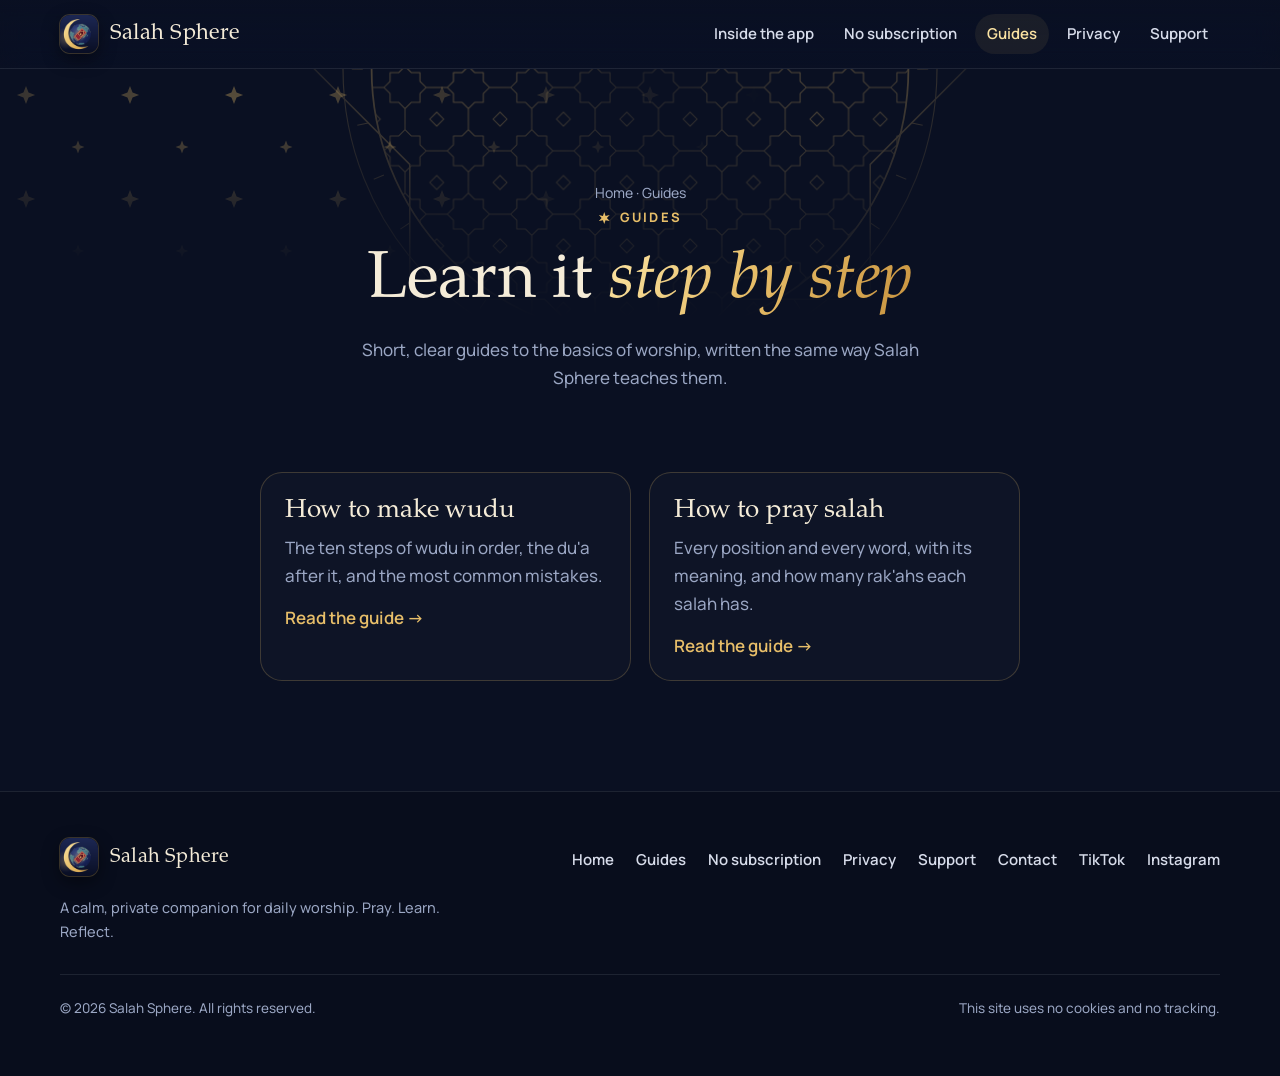
==== guides.html @ abbbdf7b "Draft: wudu and salah guide pages, Guides hub, Guides links in header and footer, links from the hom" ====
<!doctype html>
<html lang="en-GB" class="no-js">
<head>
  <meta charset="utf-8">
  <meta name="viewport" content="width=device-width, initial-scale=1">
  <title>Salah and Wudu Guides, Step by Step · Salah Sphere</title>
  <meta name="description" content="Simple step-by-step guides from Salah Sphere: how to make wudu and how to pray salah, with the words to say, their meanings and their sources.">
  <link rel="canonical" href="https://salahsphere.app/guides.html">
  <meta name="theme-color" content="#0A1022">
  <link rel="icon" href="assets/img/favicon-32.png" sizes="32x32" type="image/png">
  <link rel="apple-touch-icon" href="assets/img/apple-touch-icon.png">
  <meta property="og:type" content="article">
  <meta property="og:site_name" content="Salah Sphere">
  <meta property="og:locale" content="en_GB">
  <meta property="og:title" content="Salah and Wudu Guides, Step by Step · Salah Sphere">
  <meta property="og:description" content="Simple step-by-step guides from Salah Sphere: how to make wudu and how to pray salah, with the words to say, their meanings and their sources.">
  <meta property="og:url" content="https://salahsphere.app/guides.html">
  <meta property="og:image" content="https://salahsphere.app/assets/img/og.png">
  <meta name="twitter:card" content="summary_large_image">
  <script type="application/ld+json">
  {"@context": "https://schema.org", "@graph": [{"@type": "BreadcrumbList", "itemListElement": [{"@type": "ListItem", "position": 1, "name": "Home", "item": "https://salahsphere.app/"}, {"@type": "ListItem", "position": 2, "name": "Guides", "item": "https://salahsphere.app/guides.html"}]}, {"@type": "CollectionPage", "name": "Salah Sphere guides", "url": "https://salahsphere.app/guides.html", "description": "Simple step-by-step guides from Salah Sphere: how to make wudu and how to pray salah, with the words to say, their meanings and their sources."}]}
  </script>
  <link rel="stylesheet" href="styles.css">
  <script>document.documentElement.classList.remove('no-js');</script>
</head>
<body>
<a class="skip" href="#main">Skip to content</a>
<header class="site-header">
  <div class="wrap nav">
    <a class="brand" href="./" aria-label="Salah Sphere home"><img src="assets/img/icon-96.png" alt="" width="38" height="38"><span>Salah Sphere</span></a>
    <nav class="nav-links" aria-label="Main">
      <a class="hide-sm" href="./#inside">Inside the app</a>
      <a class="hide-md" href="./#no-subscription">No subscription</a>
      <a href="guides.html" aria-current="page">Guides</a>
      <a class="hide-sm" href="privacy.html">Privacy</a>
      <a href="support.html">Support</a>
    </nav>
  </div>
</header>

<main id="main">
  <div class="page-top has-deco">
    <div class="deco d-stars" aria-hidden="true"></div>
    <div class="deco disc disc-khatam d-page-disc" aria-hidden="true"></div>
    <div class="wrap page-hero">
      <p class="crumbs"><a href="./">Home</a> · <span aria-current="page">Guides</span></p>
      <span class="eyebrow">Guides</span>
      <h1>Learn it <span class="gold-text">step by step</span></h1>
      <p>Short, clear guides to the basics of worship, written the same way Salah Sphere teaches them.</p>
    </div>
  </div>

  <article class="wrap prose">
    <div class="guide-cards">
      <a class="guide-card" href="how-to-make-wudu.html">
        <h2>How to make wudu</h2>
        <p>The ten steps of wudu in order, the du'a after it, and the most common mistakes.</p>
        <span>Read the guide →</span>
      </a>
      <a class="guide-card" href="how-to-pray-salah.html">
        <h2>How to pray salah</h2>
        <p>Every position and every word, with its meaning, and how many rak'ahs each salah has.</p>
        <span>Read the guide →</span>
      </a>
    </div>
  </article>
</main>

<footer class="site-footer">
  <div class="wrap">
    <div class="foot">
      <div>
        <a class="brand" href="./"><img src="assets/img/icon-96.png" alt="" width="38" height="38"><span>Salah Sphere</span></a>
        <p>A calm, private companion for daily worship. Pray. Learn. Reflect.</p>
      </div>
      <nav aria-label="Footer">
        <a href="./">Home</a>
        <a href="guides.html">Guides</a>
        <a href="./#no-subscription">No subscription</a>
        <a href="privacy.html">Privacy</a>
        <a href="support.html">Support</a>
        <a href="mailto:hello@salahsphere.app">Contact</a>
        <a href="https://www.tiktok.com/@salahsphereapp" rel="me noopener">TikTok</a>
        <a href="https://www.instagram.com/salahsphereapp/" rel="me noopener">Instagram</a>
      </nav>
    </div>
    <div class="legal">
      <span>© 2026 Salah Sphere. All rights reserved.</span>
      <span>This site uses no cookies and no tracking.</span>
    </div>
  </div>
</footer>
</body>
</html>
---- styles.css ----
/* Salah Sphere — salahsphere.app
   Self-hosted fonts, no trackers, no external requests. */

@font-face { font-family: "Pagella"; src: url("assets/fonts/pagella-regular.woff") format("woff"); font-weight: 400; font-style: normal; font-display: swap; }
@font-face { font-family: "Pagella"; src: url("assets/fonts/pagella-italic.woff") format("woff"); font-weight: 400; font-style: italic; font-display: swap; }
@font-face { font-family: "Pagella"; src: url("assets/fonts/pagella-bold.woff") format("woff"); font-weight: 700; font-style: normal; font-display: swap; }
@font-face { font-family: "Manrope"; src: url("assets/fonts/manrope-var.woff") format("woff"); font-weight: 200 800; font-style: normal; font-display: swap; }

:root {
  --ink: #0A1022;
  --ink-2: #0F1830;
  --ink-3: #16213F;
  --navy-glow: #22346F;
  --gold: #E7BE69;
  --gold-deep: #C8933F;
  --gold-hi: #FBE3A2;
  --cream: #F5ECD8;
  --paper: #F7F1E4;
  --paper-ink: #1B2442;
  --text: #D7DCEA;
  --muted: #9BA7C4;
  --line: rgba(231, 190, 105, 0.22);
  --line-soft: rgba(215, 220, 234, 0.10);
  --teal: #6FC2B1;
  --crimson: #8E2A3A;
  --radius: 22px;
  --max: 1160px;
  --serif: "Pagella", "Palatino Linotype", "Book Antiqua", Palatino, Georgia, serif;
  --sans: "Manrope", system-ui, -apple-system, "Segoe UI", Roboto, sans-serif;
  color-scheme: dark;
}

*, *::before, *::after { box-sizing: border-box; }
html { -webkit-text-size-adjust: 100%; scroll-behavior: smooth; }
@media (prefers-reduced-motion: reduce) { html { scroll-behavior: auto; } }

body {
  margin: 0;
  background: var(--ink);
  color: var(--text);
  font-family: var(--sans);
  font-size: 17px;
  line-height: 1.65;
  font-weight: 450;
  overflow-x: hidden;
  -webkit-font-smoothing: antialiased;
}

/* ---------- The app's patterns, scattered as panels ----------
   Every SVG in assets/patterns is drawn from the app's own geometry
   (khatam, jali, zellige, quatrefoil, ogee, stars, mashrabiya). */
.deco { position: absolute; pointer-events: none; z-index: 0; background-repeat: no-repeat; background-position: center top; background-size: contain; }
.has-deco { position: relative; overflow: clip; }
.has-deco > .wrap { position: relative; z-index: 1; }
.arch { aspect-ratio: 424 / 690; }
.disc { aspect-ratio: 1; }
.arch-khatam { background-image: url("assets/patterns/arch-khatam.svg"); }
.arch-ogee { background-image: url("assets/patterns/arch-ogee.svg"); }
.arch-jali { background-image: url("assets/patterns/arch-jali.svg"); }
.arch-quatrefoil { background-image: url("assets/patterns/arch-quatrefoil.svg"); }
.arch-mashrabiya { background-image: url("assets/patterns/arch-mashrabiya.svg"); }
.arch-zellige { background-image: url("assets/patterns/arch-zellige.svg"); }
.disc-zellige { background-image: url("assets/patterns/disc-zellige.svg"); }
.disc-khatam { background-image: url("assets/patterns/disc-khatam.svg"); }
.disc-zellige-bronze { background-image: url("assets/patterns/disc-zellige-bronze.svg"); }
.band { background-size: 100% 100%; }
.band-khatam { background-image: url("assets/patterns/band-khatam.svg"); }
.band-ogee { background-image: url("assets/patterns/band-ogee.svg"); }

main, header, footer { position: relative; z-index: 1; }
main { overflow-x: clip; }
html { overflow-x: hidden; }

a { color: var(--gold); text-decoration-thickness: 1px; text-underline-offset: 3px; }
a:hover { color: var(--gold-hi); }
:focus-visible { outline: 2px solid var(--gold-hi); outline-offset: 3px; border-radius: 6px; }

img { max-width: 100%; display: block; }

.skip {
  position: absolute; left: 16px; top: -60px;
  background: var(--gold); color: var(--ink); padding: 10px 16px; border-radius: 10px;
  font-weight: 700; text-decoration: none; z-index: 50;
}
.skip:focus { top: 12px; }

.wrap { width: min(var(--max), calc(100% - 40px)); margin: 0 auto; }

/* ---------- Header ---------- */
.site-header {
  position: sticky; top: 0; z-index: 40;
  backdrop-filter: saturate(140%) blur(14px);
  -webkit-backdrop-filter: saturate(140%) blur(14px);
  background: linear-gradient(180deg, rgba(10, 16, 34, 0.86), rgba(10, 16, 34, 0.62));
  border-bottom: 1px solid var(--line-soft);
}
.nav { display: flex; align-items: center; justify-content: space-between; height: 68px; gap: 16px; }
.brand { display: inline-flex; align-items: center; gap: 12px; text-decoration: none; color: var(--cream); }
.brand img { width: 38px; height: 38px; border-radius: 10px; box-shadow: 0 0 0 1px var(--line), 0 6px 18px rgba(0,0,0,0.45); }
.brand span { font-family: var(--serif); font-size: 22px; letter-spacing: 0.01em; }
.nav-links { display: flex; align-items: center; gap: 6px; }
.nav-links a {
  color: var(--text); text-decoration: none; font-size: 15px; font-weight: 600;
  padding: 8px 12px; border-radius: 999px;
}
.nav-links a:hover, .nav-links a[aria-current="page"] { color: var(--gold-hi); background: rgba(231, 190, 105, 0.08); }
.nav-links .pill {
  color: var(--ink); background: linear-gradient(135deg, var(--gold-hi), var(--gold) 55%, var(--gold-deep));
  box-shadow: 0 6px 20px rgba(231, 190, 105, 0.25);
}
.nav-links .pill:hover { color: var(--ink); background: linear-gradient(135deg, #fff1c9, var(--gold-hi) 55%, var(--gold)); }
.brand span { white-space: nowrap; }
@media (max-width: 1060px) { .nav-links a.hide-md { display: none; } }
@media (max-width: 640px) {
  .nav-links a.hide-sm { display: none; }
  .brand span { font-size: 20px; }
  .nav-links .pill { padding: 7px 12px; font-size: 14px; }
}
@media (max-width: 400px) {
  .nav-links .pill { display: none; }
  .soon { font-size: 14px; }
}

/* ---------- Type ---------- */
h1, h2, h3 { font-family: var(--serif); font-weight: 400; color: var(--cream); line-height: 1.12; margin: 0; letter-spacing: -0.005em; }
h1 { font-size: clamp(44px, 7.2vw, 84px); }
h2, h3, .aside { text-wrap: balance; }
h2 { font-size: clamp(34px, 4.6vw, 54px); }
h3 { font-size: 24px; }
.gold-text {
  background: linear-gradient(120deg, var(--gold-hi) 0%, var(--gold) 45%, var(--gold-deep) 100%);
  -webkit-background-clip: text; background-clip: text; color: transparent;
  font-style: italic;
}
.eyebrow {
  display: inline-flex; align-items: center; gap: 10px;
  font-size: 13px; font-weight: 750; letter-spacing: 0.16em; text-transform: uppercase;
  color: var(--gold);
}
.eyebrow::before {
  content: ""; width: 12px; height: 12px; flex: none;
  background: var(--gold);
  clip-path: polygon(50% 0, 61% 33%, 95% 25%, 72% 50%, 95% 75%, 61% 67%, 50% 100%, 39% 67%, 5% 75%, 28% 50%, 5% 25%, 39% 33%);
}
.lead { font-size: clamp(18px, 2.1vw, 21px); color: var(--text); max-width: 34em; }
.muted { color: var(--muted); }

/* ---------- Buttons & chips ---------- */
.actions { display: flex; flex-wrap: wrap; gap: 12px; margin-top: 30px; }
.btn {
  display: inline-flex; align-items: center; gap: 10px;
  padding: 14px 22px; border-radius: 999px; font-weight: 750; font-size: 16px; text-decoration: none;
  border: 1px solid transparent; transition: transform .2s ease, box-shadow .2s ease, background .2s ease;
}
.btn-gold { color: var(--ink); background: linear-gradient(135deg, var(--gold-hi), var(--gold) 55%, var(--gold-deep)); box-shadow: 0 10px 30px rgba(231, 190, 105, 0.28); }
.btn-gold:hover { color: var(--ink); transform: translateY(-1px); box-shadow: 0 14px 36px rgba(231, 190, 105, 0.36); }
.btn-ghost { color: var(--cream); border-color: var(--line); background: rgba(255,255,255,0.03); }
.btn-ghost:hover { color: var(--gold-hi); border-color: rgba(231,190,105,0.45); }

.soon {
  display: inline-flex; align-items: center; gap: 12px;
  padding: 10px 18px 10px 12px; border-radius: 999px;
  border: 1px solid var(--line); background: rgba(231, 190, 105, 0.07);
  color: var(--cream); font-weight: 650; font-size: 15px;
}
.soon .dot { width: 9px; height: 9px; border-radius: 50%; background: var(--gold); box-shadow: 0 0 0 4px rgba(231, 190, 105, 0.18); }

/* ---------- Hero ---------- */
.hero { position: relative; padding: clamp(48px, 8vw, 96px) 0 40px; overflow: hidden; }
.hero::after {
  content: ""; position: absolute; z-index: -1;
  width: 900px; height: 900px; right: -220px; top: -160px;
  background: radial-gradient(circle, rgba(52, 76, 160, 0.55) 0%, rgba(25, 37, 88, 0.35) 35%, transparent 68%);
  filter: blur(10px);
}
.hero > .wrap { position: relative; z-index: 1; }
.hero-grid { display: grid; grid-template-columns: 1.05fr 1fr; gap: 40px; align-items: center; }
.hero h1 { margin-top: 18px; font-size: clamp(42px, 5.2vw, 70px); }
.hero h1 .nw { white-space: nowrap; }
.hero .lead { margin-top: 22px; }
.hero-note { margin-top: 18px; font-size: 14px; color: var(--muted); }
.hero-note strong { font-weight: inherit; font-family: var(--serif); font-style: italic; font-size: 1.14em; color: var(--gold-hi); }

.phones { position: relative; height: 640px; }
.phones .phone { position: absolute; top: 40px; width: 270px; }
.phones .p-left { left: 50%; transform: translateX(-112%) rotate(-7deg) scale(0.88); top: 84px; z-index: 1; }
.phones .p-mid { left: 50%; transform: translateX(-50%); z-index: 3; }
.phones .p-right { left: 50%; transform: translateX(12%) rotate(7deg) scale(0.88); top: 84px; z-index: 2; }
.phones .p-left img, .phones .p-right img { filter: saturate(0.95) brightness(0.92); }
.phones .halo {
  position: absolute; left: 50%; top: 46%; width: 520px; height: 520px; transform: translate(-50%, -50%);
  background: radial-gradient(circle, rgba(231, 190, 105, 0.26), rgba(231, 190, 105, 0.05) 45%, transparent 70%);
  filter: blur(8px); z-index: 0;
}
.hero-arch { width: 700px; left: 50%; top: -60px; transform: translateX(-50%); opacity: 0.8; }
.d-stars {
  inset: 0; opacity: 0.34; background: url("assets/patterns/tile-stars-gold.svg") 0 0 / 104px 104px repeat;
  -webkit-mask-image: radial-gradient(ellipse 60% 70% at 18% 8%, #000, transparent 70%);
          mask-image: radial-gradient(ellipse 60% 70% at 18% 8%, #000, transparent 70%);
}

.phone {
  aspect-ratio: 390 / 844;
  border-radius: 46px;
  padding: 9px;
  background: linear-gradient(150deg, #39436A 0%, #141B33 38%, #0B1022 70%, #2B3354 100%);
  box-shadow:
    0 40px 90px rgba(0, 0, 0, 0.6),
    0 0 0 1px rgba(231, 190, 105, 0.35),
    inset 0 0 0 1px rgba(255, 255, 255, 0.06);
}
.phone img { width: 100%; height: 100%; object-fit: cover; object-position: top; border-radius: 38px; background: #0d1428; }

@media (max-width: 980px) {
  .hero-grid { grid-template-columns: 1fr; gap: 0; }
  .phones { height: 560px; margin-top: 0; }
  .phones .phone { width: 240px; }
  .hero-arch { width: 600px; top: 24px; }
}
@media (max-width: 520px) {
  .phones { height: 470px; }
  .phones .phone { width: 210px; }
  .phones .p-left { transform: translateX(-104%) rotate(-7deg) scale(0.84); }
  .phones .p-right { transform: translateX(4%) rotate(7deg) scale(0.84); }
  .hero-arch { width: 400px; top: 18px; }
  .phones .halo { width: 380px; height: 380px; }
}

/* ---------- A pause ---------- */
.pause { border-bottom: 1px solid var(--line-soft); }
.d-pause-disc { width: 760px; left: -330px; top: 50%; transform: translateY(-50%); opacity: 0.42; }
.d-pause-band { width: 96px; right: max(18px, calc(50% - 700px)); top: 6%; bottom: 6%; opacity: 0.5; }
.pause .section-head em { font-family: var(--serif); color: var(--cream); font-size: 1.04em; white-space: nowrap; }
.stats { display: grid; grid-template-columns: repeat(3, 1fr); gap: 18px; max-width: 1000px; margin: 0 auto; }
.stat {
  position: relative; text-align: center; padding: 34px 26px 30px;
  border: 1px solid var(--line-soft); border-radius: 26px;
  background: linear-gradient(170deg, rgba(231,190,105,0.07), rgba(10,16,34,0.6) 60%);
  backdrop-filter: blur(2px);
}
.stat b {
  display: block; font-family: var(--serif); font-weight: 400; line-height: 1; font-size: clamp(76px, 9vw, 112px);
  background: linear-gradient(170deg, var(--gold-hi), var(--gold) 50%, var(--gold-deep));
  -webkit-background-clip: text; background-clip: text; color: transparent;
}
.stat span { display: block; margin-top: 16px; color: var(--text); font-size: 16.5px; }
.stat em {
  display: block; margin-top: 16px; padding-top: 16px; border-top: 1px solid var(--line);
  font-family: var(--serif); font-size: 21px; line-height: 1.35; color: var(--cream);
}
.aside { text-align: center; font-family: var(--serif); font-size: clamp(24px, 3vw, 34px); line-height: 1.3; color: var(--cream); margin: 64px auto 0; max-width: 24em; }
@media (max-width: 880px) {
  .stats { grid-template-columns: 1fr; max-width: 460px; }
  .d-pause-disc { width: 520px; left: -300px; top: 32%; }
  .d-pause-band { display: none; }
}

/* ---------- Promise strip ---------- */
.promises { border-top: 1px solid var(--line-soft); border-bottom: 1px solid var(--line-soft); background: rgba(255, 255, 255, 0.015); }
.promises ul { list-style: none; margin: 0; padding: 22px 0; display: flex; flex-wrap: wrap; justify-content: center; gap: 12px 34px; }
.promises li { display: inline-flex; align-items: center; gap: 10px; color: var(--cream); font-weight: 650; font-size: 15.5px; }
.promises li::before {
  content: ""; width: 10px; height: 10px; background: var(--gold);
  clip-path: polygon(50% 0, 61% 33%, 95% 25%, 72% 50%, 95% 75%, 61% 67%, 50% 100%, 39% 67%, 5% 75%, 28% 50%, 5% 25%, 39% 33%);
}

/* ---------- Sections ---------- */
section { padding: clamp(70px, 10vw, 130px) 0; }
.section-head { max-width: 760px; margin: 0 auto 56px; text-align: center; }
.section-head h2 { margin-top: 14px; }
.section-head p { margin: 18px auto 0; max-width: 40em; color: var(--muted); font-size: 18px; }

.ornament { display: flex; align-items: center; justify-content: center; gap: 14px; color: var(--gold); margin: 0 auto; }
.ornament::before, .ornament::after { content: ""; height: 1px; width: min(160px, 26vw); background: linear-gradient(90deg, transparent, var(--line)); }
.ornament::after { transform: scaleX(-1); }
.ornament i {
  width: 14px; height: 14px; background: var(--gold); display: block;
  clip-path: polygon(50% 0, 61% 33%, 95% 25%, 72% 50%, 95% 75%, 61% 67%, 50% 100%, 39% 67%, 5% 75%, 28% 50%, 5% 25%, 39% 33%);
}

.feature {
  display: grid; grid-template-columns: 1fr 1fr; gap: clamp(36px, 6vw, 90px); align-items: center;
  padding: clamp(40px, 6vw, 70px) 0;
}
.feature + .feature { border-top: 1px solid var(--line-soft); }
.feature.flip .feature-media { order: 2; }
.feature-media { position: relative; display: flex; flex-direction: column; align-items: center; margin: 0; padding-top: 96px; }
.feature-media::before {
  content: ""; position: absolute; width: min(460px, 100vw); height: min(460px, 100vw); top: 52%; left: 50%; transform: translate(-50%, -50%);
  background: radial-gradient(circle, rgba(52, 76, 160, 0.5), rgba(231, 190, 105, 0.05) 45%, transparent 68%); z-index: 0;
}
.feature-media .arch { width: 460px; left: 50%; top: 0; transform: translateX(-50%); opacity: 0.72; }
.feature-media .phone { width: 290px; position: relative; z-index: 1; }
.pat-cap { position: relative; z-index: 1; margin-top: 22px; font-size: 13.5px; color: var(--muted); text-align: center; letter-spacing: 0.01em; }
.pat-cap i { font-family: var(--serif); font-size: 15.5px; color: var(--gold); }
.feature-media .phone.second { position: absolute; width: 230px; z-index: 0; transform: translate(62%, 14%) rotate(6deg); opacity: 0.9; }
.feature h3 { font-size: clamp(30px, 3.4vw, 42px); margin-top: 14px; }
.feature p { color: var(--text); margin: 18px 0 0; max-width: 33em; }
.ticks { list-style: none; padding: 0; margin: 22px 0 0; display: grid; gap: 12px; }
.ticks li { position: relative; padding-left: 30px; color: var(--text); }
.ticks li::before {
  content: ""; position: absolute; left: 2px; top: 0.55em; width: 12px; height: 12px; background: var(--gold);
  clip-path: polygon(50% 0, 61% 33%, 95% 25%, 72% 50%, 95% 75%, 61% 67%, 50% 100%, 39% 67%, 5% 75%, 28% 50%, 5% 25%, 39% 33%);
}
@media (max-width: 880px) {
  .feature { grid-template-columns: 1fr; }
  .feature.flip .feature-media { order: 0; }
  .feature-media .phone { width: 250px; }
  .feature-media .arch { width: 380px; }
  .feature-media .phone.second { width: 190px; }
}

/* Du'as: a morning phone (light) and an evening phone (dark), side by side */
.duo { position: relative; z-index: 1; display: flex; gap: 18px; align-items: flex-start; }
.duo .phone { width: 230px; }
@media (max-width: 880px) { .duo { gap: 12px; } .duo .phone { width: 42vw; max-width: 220px; } }

/* Small feature cards */
.cards { display: grid; grid-template-columns: repeat(3, 1fr); gap: 18px; }
.card {
  border: 1px solid var(--line-soft); border-radius: var(--radius);
  background: linear-gradient(160deg, rgba(255,255,255,0.045), rgba(255,255,255,0.012));
  padding: 26px 24px;
}
.card h3 { font-size: 22px; }
.card p { margin: 10px 0 0; color: var(--muted); font-size: 16px; }
.card .icon {
  width: 46px; height: 46px; border-radius: 14px; display: grid; place-items: center; margin-bottom: 18px;
  background: radial-gradient(circle at 30% 30%, rgba(251, 227, 162, 0.25), rgba(231, 190, 105, 0.08));
  border: 1px solid var(--line);
}
.card .icon svg { width: 24px; height: 24px; stroke: var(--gold-hi); fill: none; stroke-width: 1.6; stroke-linecap: round; stroke-linejoin: round; }
@media (max-width: 880px) { .cards { grid-template-columns: 1fr; } }
@media (min-width: 560px) and (max-width: 880px) { .cards { grid-template-columns: 1fr 1fr; } }

/* ---------- Manifesto ---------- */
.manifesto {
  border-top: 1px solid var(--line); border-bottom: 1px solid var(--line);
  background:
    radial-gradient(ellipse 70% 50% at 50% 0%, rgba(142, 42, 58, 0.22), transparent 70%),
    radial-gradient(ellipse 60% 40% at 50% 100%, rgba(231, 190, 105, 0.10), transparent 70%),
    #080D1C;
}
.manifesto > .wrap { max-width: 860px; }
.d-band-l, .d-band-r { width: 88px; top: 0; bottom: 0; opacity: 0.55; }
.d-band-l { left: max(16px, calc(50% - 660px)); }
.d-band-r { right: max(16px, calc(50% - 660px)); }
.manifesto h2 { font-size: clamp(40px, 6vw, 74px); margin-top: 18px; line-height: 1.08; }
.m-body { margin: 54px auto 0; }
.m-body p { font-family: var(--serif); font-size: clamp(20px, 2.3vw, 25px); line-height: 1.6; color: var(--text); margin: 0 0 22px; }
.m-body strong { font-weight: 400; color: var(--cream); background: linear-gradient(transparent 62%, rgba(231,190,105,0.28) 62%); }
.m-verdict {
  text-align: center; font-style: italic; color: var(--gold-hi) !important;
  font-size: clamp(30px, 4vw, 44px) !important; margin: 36px 0 34px !important;
}
.m-verdict::before, .m-verdict::after { content: ""; display: block; width: 60px; height: 1px; margin: 0 auto; background: var(--line); }
.m-verdict::before { margin-bottom: 22px; } .m-verdict::after { margin-top: 22px; }
.ledger { margin: 48px auto 0; max-width: 680px; border: 1px solid var(--line); border-radius: 22px; overflow: hidden; background: rgba(255,255,255,0.02); }
.ledger .row { display: flex; justify-content: space-between; align-items: baseline; gap: 18px; padding: 17px 24px; border-top: 1px dashed rgba(215,220,234,0.14); }
.ledger .row:first-child { border-top: 0; }
.ledger .row span { font-weight: 700; color: var(--muted); }
.ledger .row s { color: var(--muted); text-decoration-color: #C2566A; text-decoration-thickness: 2px; text-align: right; }
.ledger .row.new { background: linear-gradient(90deg, rgba(231,190,105,0.16), rgba(231,190,105,0.05)); border-top: 1px solid var(--line); }
.ledger .row.new span { color: var(--cream); font-family: var(--serif); font-size: 22px; font-weight: 400; }
.ledger .row.new b { color: var(--gold-hi); text-align: right; }
.m-sign { text-align: center; margin: 40px 0 0; font-family: var(--serif); font-style: italic; color: var(--muted); font-size: 19px; }
.m-sign::before { content: "— "; }
@media (max-width: 760px) {
  .d-band-l, .d-band-r { width: 34px; opacity: 0.2; }
  .d-band-l { left: 0; } .d-band-r { right: 0; }
  .ledger .row { flex-direction: column; gap: 2px; padding: 14px 18px; }
  .ledger .row s, .ledger .row.new b { text-align: left; }
}

/* ---------- Themes: swatches & gallery ---------- */
.swatches { list-style: none; padding: 0; margin: 0 auto 70px; display: grid; grid-template-columns: repeat(6, 1fr); gap: 16px; }
.swatches li { text-align: center; }
.swatches b { display: block; margin-top: 14px; font-family: var(--serif); font-weight: 400; font-size: 21px; color: var(--cream); }
.swatches span { display: block; margin-top: 2px; font-size: 13.5px; color: var(--muted); line-height: 1.45; }
.sw {
  aspect-ratio: 3 / 4; border-radius: 50% 50% 16px 16px / 30% 30% 16px 16px;
  border: 1px solid rgba(231,190,105,0.45);
  box-shadow: inset 0 0 0 5px rgba(0,0,0,0.25), inset 0 0 0 6px rgba(231,190,105,0.25), 0 18px 40px rgba(0,0,0,0.35);
  background-repeat: repeat;
}
.sw-midnight { background: radial-gradient(circle at 50% 30%, transparent, rgba(5,8,20,0.65) 85%), url("assets/patterns/tile-khatam-gold.svg") center / 46px, #121B3A; }
.sw-emerald { background: radial-gradient(circle at 50% 30%, transparent, rgba(3,14,10,0.6) 85%), url("assets/patterns/tile-jali-emerald.svg") center / 30px, #0F2C22; }
.sw-sandstone { background: radial-gradient(circle at 50% 30%, transparent, rgba(20,10,4,0.6) 85%), url("assets/patterns/tile-zellige-terracotta.svg") center / 52px, #2E1F16; }
.sw-iznik { background: radial-gradient(circle at 50% 30%, transparent, rgba(2,16,18,0.6) 85%), url("assets/patterns/tile-quatrefoil-turquoise.svg") center / 42px, #0C2D31; }
.sw-lantern { background: radial-gradient(circle at 50% 30%, transparent, rgba(18,6,20,0.6) 85%), url("assets/patterns/tile-ogee-amber.svg") center / 32px, #2C1830; }
.sw-minimal { background: radial-gradient(circle at 50% 30%, transparent, rgba(0,0,0,0.6) 85%), url("assets/patterns/tile-stars-gold.svg") center / 62px, #141414; }
@media (max-width: 980px) { .swatches { grid-template-columns: repeat(3, 1fr); gap: 26px 16px; } }
@media (max-width: 520px) { .swatches { grid-template-columns: repeat(2, 1fr); } }

.gallery { display: flex; gap: 26px; justify-content: center; align-items: flex-start; flex-wrap: wrap; }
.gallery .phone { width: 230px; }
.gallery figure { margin: 0; }
.gallery figure.lift { margin-top: -26px; }
.gallery figure.lift .phone { width: 250px; box-shadow: 0 40px 90px rgba(0,0,0,0.6), 0 0 0 1px rgba(231,190,105,0.5), 0 0 70px rgba(94,211,198,0.12); }
.gallery figcaption { text-align: center; margin-top: 16px; color: var(--muted); font-size: 14px; font-weight: 650; }
@media (max-width: 760px) {
  .gallery { flex-wrap: nowrap; gap: 10px; }
  .gallery .phone { width: 31vw; max-width: 200px; border-radius: 24px; padding: 5px; }
  .gallery .phone img { border-radius: 20px; }
  .gallery figure.lift { margin-top: -14px; }
  .gallery figure.lift .phone { width: 33vw; }
}

/* Paper section: privacy promise */
.paper {
  background:
    radial-gradient(ellipse at 50% -20%, rgba(231, 190, 105, 0.22), transparent 55%),
    var(--paper);
  color: var(--paper-ink);
  position: relative;
}
.paper h2 { color: var(--paper-ink); }
.paper .eyebrow { color: #9A6E22; }
.paper .eyebrow::before { background: #B98634; }
.paper .section-head p { color: #4A5372; }
.paper .ornament { color: #B98634; }
.paper .ornament::before, .paper .ornament::after { background: linear-gradient(90deg, transparent, rgba(185, 134, 52, 0.45)); }
.paper .ornament i { background: #B98634; }
.promise-grid { display: grid; grid-template-columns: repeat(4, 1fr); gap: 16px; }
.promise {
  background: #FFFDF7; border: 1px solid rgba(185, 134, 52, 0.28); border-radius: 18px; padding: 22px 20px;
  box-shadow: 0 10px 30px rgba(27, 36, 66, 0.06);
}
.promise b { display: block; font-family: var(--serif); font-weight: 400; font-size: 22px; color: var(--paper-ink); }
.promise span { display: block; margin-top: 6px; font-size: 15px; color: #4A5372; }
.paper .quote { text-align: center; font-family: var(--serif); font-style: italic; font-size: clamp(24px, 3vw, 32px); color: var(--paper-ink); margin: 54px auto 0; max-width: 26em; }
.paper .quote small { display: block; margin-top: 12px; font-family: var(--sans); font-style: normal; font-size: 14px; color: #6B7391; }
.paper .quote a { color: #9A6E22; }
.d-paper-disc { width: 680px; right: -220px; top: -190px; opacity: 0.62; }
.d-paper-tile {
  left: 0; bottom: 0; width: 640px; height: 520px; opacity: 0.5;
  background: url("assets/patterns/tile-quatrefoil-bronze.svg") 0 0 / 44px repeat;
  -webkit-mask-image: radial-gradient(ellipse at 0% 100%, #000, transparent 68%);
          mask-image: radial-gradient(ellipse at 0% 100%, #000, transparent 68%);
}
@media (max-width: 760px) { .d-paper-disc { width: 380px; right: -200px; top: -130px; } .d-paper-tile { width: 300px; height: 300px; } }

/* Closing medallion */
.d-close-disc {
  width: 620px; left: 50%; top: -150px; transform: translateX(-50%); opacity: 0.4;
  -webkit-mask-image: linear-gradient(#000 45%, transparent 78%); mask-image: linear-gradient(#000 45%, transparent 78%);
}
@media (max-width: 760px) { .d-close-disc { width: 460px; top: -110px; } }
@media (max-width: 880px) { .promise-grid { grid-template-columns: 1fr 1fr; } }
@media (max-width: 480px) { .promise-grid { grid-template-columns: 1fr; } }

/* Price */
.price-card {
  max-width: 760px; margin: 0 auto; text-align: center;
  border: 1px solid var(--line); border-radius: 30px; padding: clamp(36px, 6vw, 60px) clamp(22px, 5vw, 56px);
  background:
    radial-gradient(ellipse at 50% 0%, rgba(231, 190, 105, 0.16), transparent 60%),
    linear-gradient(170deg, rgba(255,255,255,0.05), rgba(255,255,255,0.01));
  box-shadow: 0 30px 80px rgba(0,0,0,0.35);
}
.price-card h2 { margin-top: 14px; }
.price-card p { color: var(--text); margin: 18px auto 0; max-width: 34em; }
.price-points { list-style: none; padding: 0; margin: 28px 0 0; display: flex; flex-wrap: wrap; justify-content: center; gap: 10px; }
.price-points li { border: 1px solid var(--line); border-radius: 999px; padding: 8px 16px; color: var(--cream); font-weight: 650; font-size: 15px; background: rgba(231,190,105,0.06); }

/* Closing */
.closing { text-align: center; padding-bottom: clamp(80px, 10vw, 120px); }
.closing img { width: 120px; height: 120px; margin: 46px auto 30px; border-radius: 28px; box-shadow: 0 0 0 1px var(--line), 0 24px 60px rgba(0,0,0,0.5), 0 0 80px rgba(231,190,105,0.22); }
.closing h2 { margin-top: 16px; }
.closing p { color: var(--muted); margin: 20px auto 0; max-width: 32em; }
.closing .actions { justify-content: center; }

/* ---------- Long-form pages ---------- */
.page-hero { padding: clamp(56px, 8vw, 96px) 0 24px; text-align: center; }
.page-hero h1 { font-size: clamp(42px, 6vw, 66px); margin-top: 14px; }
.page-hero p { color: var(--muted); margin: 16px auto 0; max-width: 36em; }
.prose { max-width: 760px; margin: 0 auto; padding: 24px 0 110px; }
.prose h2 { font-size: clamp(28px, 3vw, 34px); margin: 56px 0 14px; }
.prose h3 { font-size: 22px; margin: 30px 0 8px; }
.prose p, .prose li { color: var(--text); }
.prose ul { padding-left: 22px; }
.prose li { margin: 8px 0; }
.prose li::marker { color: var(--gold); }
.summary {
  border: 1px solid var(--line); border-radius: 22px; padding: 26px 28px; margin-top: 20px;
  background: linear-gradient(160deg, rgba(231,190,105,0.08), rgba(231,190,105,0.02));
}
.summary h2 { margin-top: 0 !important; font-size: 26px !important; }
.summary ul { margin: 12px 0 0; }
.meta-line { font-size: 14px; color: var(--muted); text-align: center; margin-top: 10px; }

.faq { max-width: 820px; margin: 0 auto; }
.faq details {
  border: 1px solid var(--line-soft); border-radius: 18px; padding: 0 22px; margin: 12px 0;
  background: rgba(255,255,255,0.02);
}
.faq details[open] { border-color: var(--line); background: rgba(231,190,105,0.04); }
.faq summary {
  cursor: pointer; list-style: none; padding: 20px 0; font-family: var(--serif); font-size: 22px; color: var(--cream);
  display: flex; justify-content: space-between; align-items: center; gap: 16px;
}
.faq summary::-webkit-details-marker { display: none; }
.faq summary::after { content: "+"; font-family: var(--sans); font-size: 26px; color: var(--gold); line-height: 1; transition: transform .2s ease; }
.faq details[open] summary::after { transform: rotate(45deg); }
.faq .answer { padding: 0 0 22px; color: var(--text); }
.faq .answer p { margin: 0 0 12px; }
.contact-card {
  max-width: 820px; margin: 10px auto 46px; display: grid; grid-template-columns: auto 1fr auto; gap: 22px; align-items: center;
  border: 1px solid var(--line); border-radius: 24px; padding: 24px 26px;
  background: radial-gradient(ellipse at 0% 0%, rgba(231,190,105,0.14), transparent 60%), rgba(255,255,255,0.02);
}
.contact-card .mail-icon { width: 54px; height: 54px; border-radius: 16px; display: grid; place-items: center; border: 1px solid var(--line); background: rgba(231,190,105,0.08); }
.contact-card .mail-icon svg { width: 26px; height: 26px; stroke: var(--gold-hi); fill: none; stroke-width: 1.6; }
.contact-card h2 { font-size: 26px; }
.contact-card p { margin: 4px 0 0; color: var(--muted); }
@media (max-width: 640px) { .contact-card { grid-template-columns: 1fr; text-align: left; } }

/* Long-form page tops carry a medallion too */
.page-top { padding-bottom: 6px; }
.d-page-disc {
  width: 660px; left: 50%; top: -330px; transform: translateX(-50%); opacity: 0.36;
  -webkit-mask-image: linear-gradient(#000 50%, transparent 88%); mask-image: linear-gradient(#000 50%, transparent 88%);
}
@media (max-width: 760px) { .d-page-disc { width: 460px; top: -220px; } }
@media (max-width: 600px) { .manifesto h2 br { display: none; } }
@media (max-width: 520px) { .d-band-l, .d-band-r { display: none; } }

/* ---------- Footer ---------- */
.site-footer { border-top: 1px solid var(--line-soft); padding: 46px 0 56px; background: rgba(0,0,0,0.18); }
.foot { display: flex; flex-wrap: wrap; justify-content: space-between; gap: 24px; align-items: flex-start; }
.foot .brand span { font-size: 20px; }
.foot p { margin: 12px 0 0; color: var(--muted); font-size: 14.5px; max-width: 30em; }
.foot nav { display: flex; flex-wrap: wrap; gap: 8px 22px; }
.foot nav a { color: var(--text); text-decoration: none; font-weight: 600; font-size: 15px; }
.foot nav a:hover { color: var(--gold-hi); }
.legal { margin-top: 30px; padding-top: 22px; border-top: 1px solid var(--line-soft); font-size: 13.5px; color: var(--muted); display: flex; flex-wrap: wrap; gap: 8px 18px; justify-content: space-between; }

/* ---------- Reveal ---------- */
.reveal { opacity: 0; transform: translateY(18px); transition: opacity .8s ease, transform .8s ease; }
.reveal.in { opacity: 1; transform: none; }
@media (prefers-reduced-motion: reduce) { .reveal { opacity: 1; transform: none; transition: none; } }
.no-js .reveal { opacity: 1; transform: none; }

/* ---------- Phones (6 Nov 2026) ---------- */
/* Footer links get a finger-sized tap area. */
.foot nav a { display: inline-block; padding: 10px 0; }
.foot nav { gap: 0 22px; }
/* On a phone the release line sits on two centred lines, "Coming Ramadan 2027"
   over "Android & iPhone", and the box is only as wide as the text. */
@media (max-width: 480px) {
  .soon { padding: 10px 20px 10px 14px; }
  .soon-text { text-align: center; line-height: 1.35; }
  .soon .sep { display: none; }
  .soon .nw { display: block; }
}
/* Up to 380 px wide the header drops the link to the page you are on, so the
   name and the other link fit side by side. */
@media (max-width: 380px) {
  .nav { gap: 8px; }
  .nav-links a[aria-current="page"] { display: none; }
  .nav-links a { padding: 8px 10px; }
}
/* Below 360 px (small and folding phones) the hero title scales with the
   screen so "Five times a day," stays on one line inside it. */
@media (max-width: 359px) {
  .hero h1 { font-size: 11.5vw; }
  .brand { gap: 10px; }
  .brand span { font-size: 18px; }
}

/* ---------- Guides ---------- */
.crumbs { font-size: 14px; color: var(--muted); margin: 0 0 4px; }
.crumbs a { color: var(--muted); text-decoration: none; }
.crumbs a:hover { color: var(--gold-hi); }
.steps { list-style: none; padding: 0 !important; margin: 18px 0 0; counter-reset: step; }
.steps > li {
  position: relative; border: 1px solid var(--line-soft); border-radius: 20px; padding: 22px 24px 18px 80px; margin: 16px 0;
  background: rgba(255,255,255,0.02);
}
.steps > li::before {
  counter-increment: step; content: counter(step); position: absolute; left: 22px; top: 20px; width: 40px; height: 40px; border-radius: 50%;
  display: grid; place-items: center; font-family: var(--serif); font-size: 20px; color: var(--ink);
  background: linear-gradient(135deg, var(--gold-hi), var(--gold) 55%, var(--gold-deep));
}
.steps h3 { margin: 6px 0 6px !important; font-size: 23px !important; }
.steps p { margin: 0 0 8px; }
.steps ul { margin: 6px 0; }
.steps .tip { color: var(--muted); font-size: 15.5px; }
.src { font-size: 14px; color: var(--muted) !important; margin: 10px 0 0 !important; }
.say { border-left: 3px solid var(--gold); padding: 4px 0 4px 16px; margin: 12px 0; }
.say .ar {
  font-family: "Amiri", "Noto Naskh Arabic", "Geeza Pro", "Traditional Arabic", "Arabic Typesetting", serif; font-size: 25px; line-height: 1.9;
  direction: rtl; text-align: right; color: var(--cream); margin: 0 0 4px;
}
.say .tr { font-style: italic; color: var(--gold-hi) !important; margin: 0; }
.say .mn { color: var(--muted) !important; margin: 4px 0 0; }
.units { width: 100%; border-collapse: collapse; margin: 12px 0 0; }
.units th, .units td { text-align: left; padding: 10px 12px; border-bottom: 1px solid var(--line-soft); }
.units th { color: var(--gold-hi); font-weight: 600; font-size: 15px; }
.app-cta {
  display: grid; grid-template-columns: 150px 1fr; gap: 26px; align-items: center; margin: 60px 0 0;
  border: 1px solid var(--line); border-radius: 24px; padding: 24px 26px;
  background: radial-gradient(ellipse at 0% 0%, rgba(231,190,105,0.14), transparent 60%), rgba(255,255,255,0.02);
}
.app-cta img { width: 100%; height: auto; border-radius: 22px; box-shadow: 0 20px 50px rgba(0,0,0,0.5); }
.app-cta h2 { margin: 0 0 8px !important; font-size: 28px !important; }
.app-cta p { margin: 0 0 14px; }
.next-guide { margin: 34px 0 0; font-size: 17px; }
.guide-cards { display: grid; grid-template-columns: repeat(auto-fit, minmax(260px, 1fr)); gap: 18px; margin: 26px 0 0; }
.guide-card {
  display: block; text-decoration: none; border: 1px solid var(--line); border-radius: 22px; padding: 24px 24px 20px;
  background: rgba(255,255,255,0.02); color: var(--text);
}
.guide-card:hover { border-color: rgba(231,190,105,0.5); background: rgba(231,190,105,0.05); color: var(--text); }
.guide-card h2 { margin: 0 0 8px !important; font-size: 26px !important; color: var(--cream); }
.guide-card p { margin: 0; color: var(--muted); }
.guide-card span { display: inline-block; margin-top: 14px; color: var(--gold); font-weight: 600; }
@media (max-width: 640px) {
  .steps > li { padding: 20px 18px 16px; }
  .steps > li::before { position: static; margin-bottom: 8px; width: 36px; height: 36px; font-size: 18px; }
  .app-cta { grid-template-columns: 1fr; }
  .app-cta img { max-width: 170px; }
}
.guide-link { margin: 18px 0 0; font-weight: 600; }
.guide-link a::after { content: " →"; }
/* With Guides in the header, phones drop the link to the page you are on. */
@media (max-width: 640px) { .nav-links a[aria-current="page"] { display: none; } }
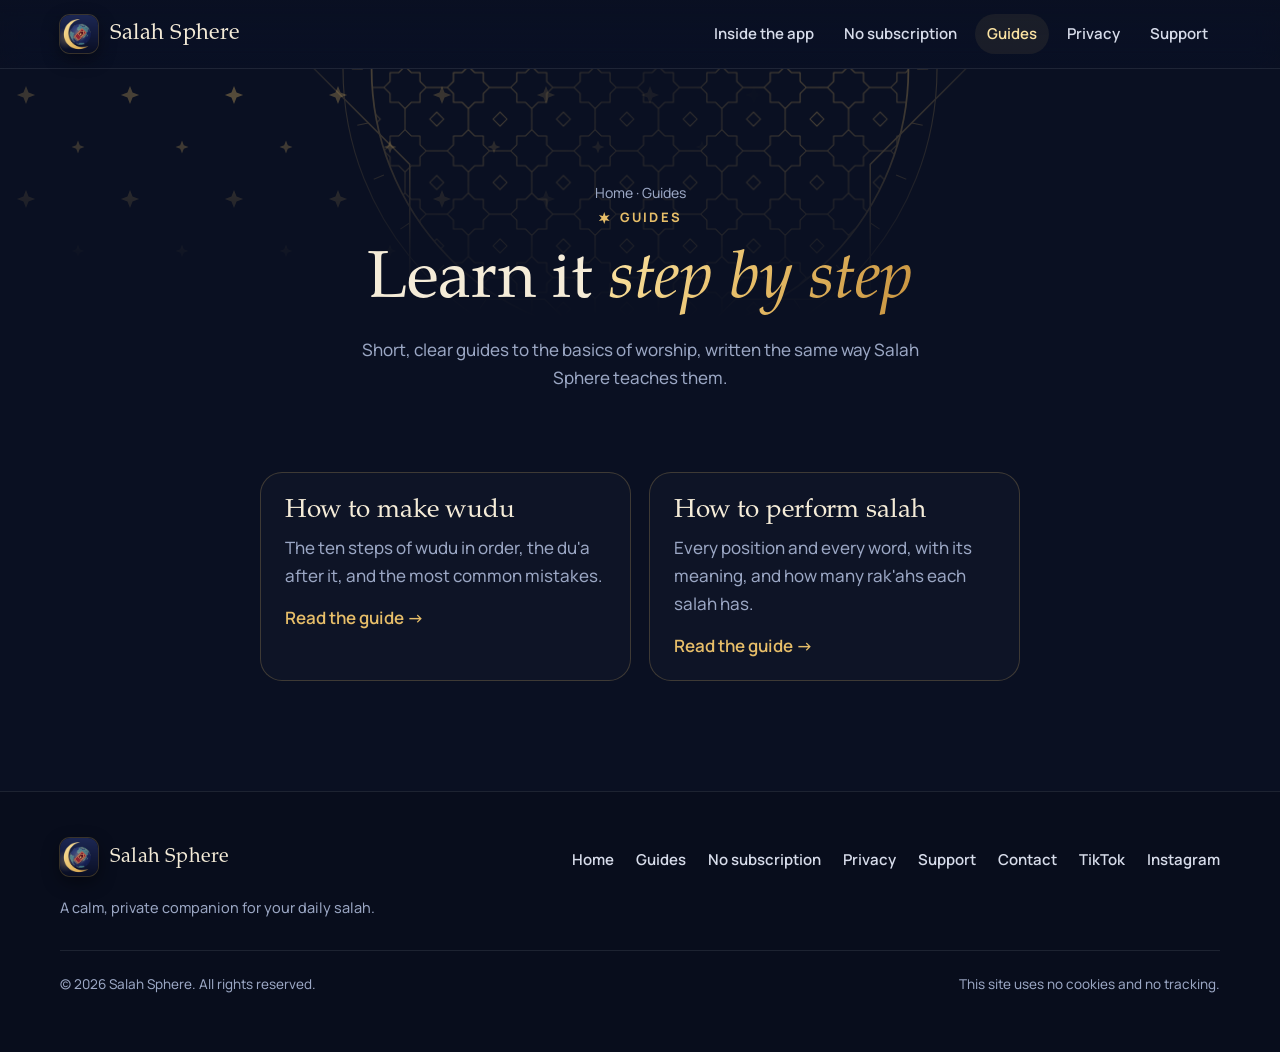
==== commit 32901444: "Site review: salah wording throughout, fiqh notes on the guides, privacy policy names the company an" ====
--- a/guides.html
+++ b/guides.html
@@ -58,7 +58,7 @@
         <span>Read the guide →</span>
       </a>
       <a class="guide-card" href="how-to-pray-salah.html">
-        <h2>How to pray salah</h2>
+        <h2>How to perform salah</h2>
         <p>Every position and every word, with its meaning, and how many rak'ahs each salah has.</p>
         <span>Read the guide →</span>
       </a>
@@ -71,7 +71,7 @@
     <div class="foot">
       <div>
         <a class="brand" href="./"><img src="assets/img/icon-96.png" alt="" width="38" height="38"><span>Salah Sphere</span></a>
-        <p>A calm, private companion for daily worship. Pray. Learn. Reflect.</p>
+        <p>A calm, private companion for your daily salah.</p>
       </div>
       <nav aria-label="Footer">
         <a href="./">Home</a>
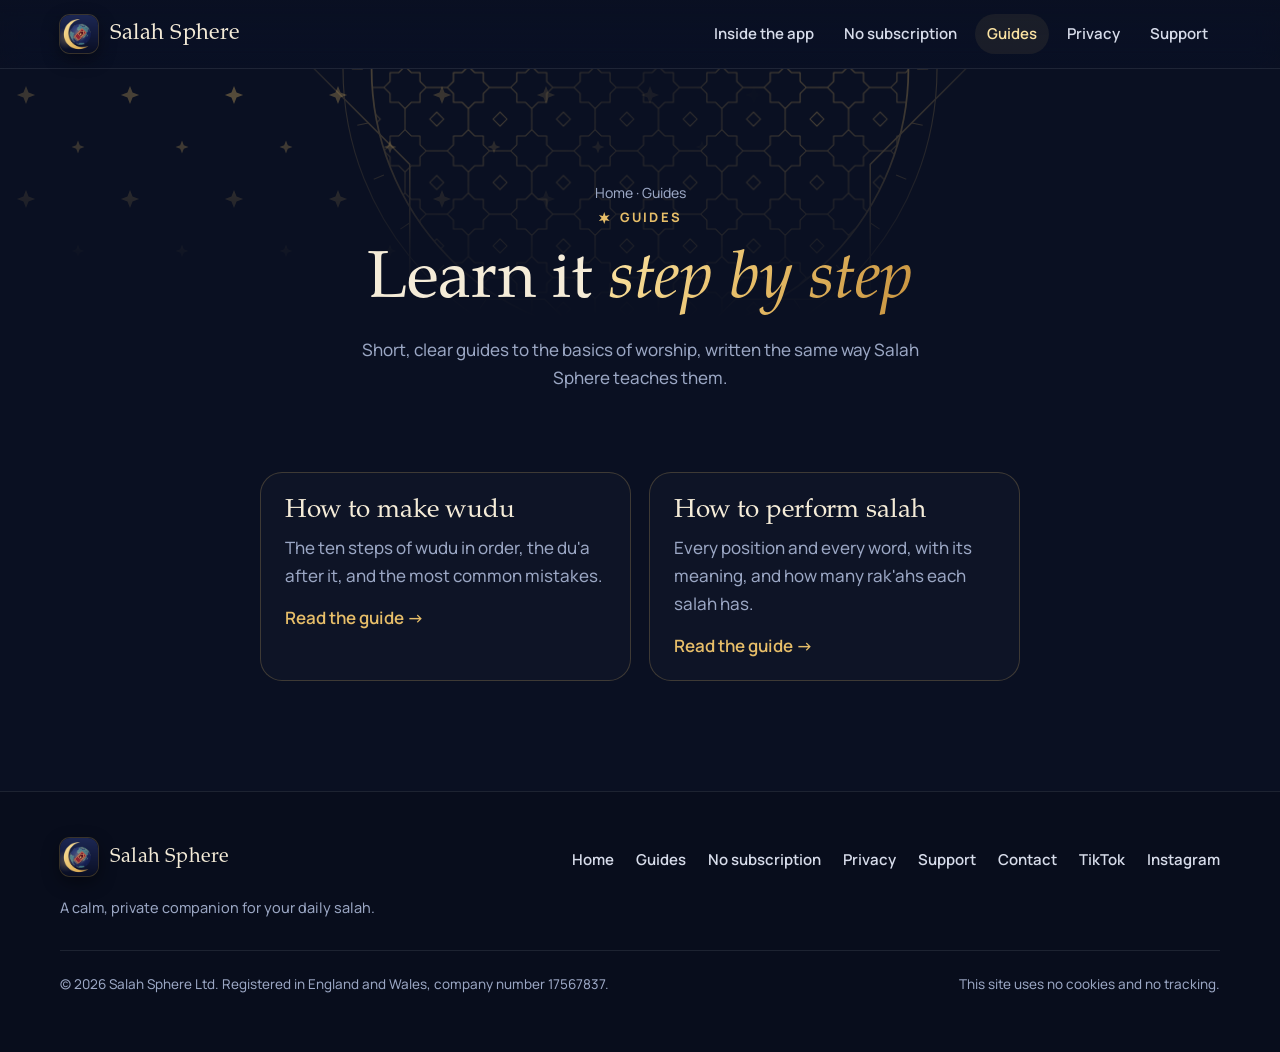
==== commit 156050f0: "Home, third version: shorter, one dark look, in the order a visitor asks At Irfaan's word ("Build")," ====
--- a/guides.html
+++ b/guides.html
@@ -85,7 +85,7 @@
       </nav>
     </div>
     <div class="legal">
-      <span>© 2026 Salah Sphere. All rights reserved.</span>
+      <span>© 2026 Salah Sphere Ltd. Registered in England and Wales, company number 17567837.</span>
       <span>This site uses no cookies and no tracking.</span>
     </div>
   </div>
--- a/styles.css
+++ b/styles.css
@@ -415,7 +415,7 @@
   position: relative;
 }
 .paper h2 { color: var(--paper-ink); }
-.paper .eyebrow { color: #9A6E22; }
+.paper .eyebrow { color: #7A5416; }
 .paper .eyebrow::before { background: #B98634; }
 .paper .section-head p { color: #4A5372; }
 .paper .ornament { color: #B98634; }
@@ -430,7 +430,7 @@
 .promise span { display: block; margin-top: 6px; font-size: 15px; color: #4A5372; }
 .paper .quote { text-align: center; font-family: var(--serif); font-style: italic; font-size: clamp(24px, 3vw, 32px); color: var(--paper-ink); margin: 54px auto 0; max-width: 26em; }
 .paper .quote small { display: block; margin-top: 12px; font-family: var(--sans); font-style: normal; font-size: 14px; color: #6B7391; }
-.paper .quote a { color: #9A6E22; }
+.paper .quote a { color: #7A5416; }
 .d-paper-disc { width: 680px; right: -220px; top: -190px; opacity: 0.62; }
 .d-paper-tile {
   left: 0; bottom: 0; width: 640px; height: 520px; opacity: 0.5;
@@ -625,3 +625,128 @@
 .guide-link a::after { content: " →"; }
 /* With Guides in the header, phones drop the link to the page you are on. */
 @media (max-width: 640px) { .nav-links a[aria-current="page"] { display: none; } }
+
+/* ==========================================================================
+   Home page (21 Nov 2026, third version)
+   One dark look, like the app's Midnight theme, with one paper section.
+   The order follows what a visitor asks: what it is, guided salah, the
+   everyday basics, Qur'an and du'as, what it costs, what it doesn't do.
+   ========================================================================== */
+
+/* ---------- Hero ---------- */
+.hero2 { display: grid; grid-template-columns: 1.15fr .85fr; gap: 48px; align-items: center; }
+.hero2 h1 { font-size: clamp(44px, 5.6vw, 72px); line-height: 1.04; margin-top: 18px; }
+.hero2 h1 .nw { white-space: nowrap; }
+.hero2 .lead { margin: 22px 0 0; max-width: 31em; }
+.facts { margin: 26px 0 0; color: var(--cream); font-weight: 650; font-size: 17px; }
+.facts b { color: var(--gold-hi); font-weight: 750; }
+.when { margin: 10px 0 0; color: var(--muted); font-size: 15.5px; }
+.when a { white-space: nowrap; margin-left: 6px; }
+.hero { padding-bottom: clamp(56px, 8vw, 96px); }
+
+/* The real notification, built in HTML */
+.stage { position: relative; justify-self: center; width: 300px; }
+.stage .phone { width: 300px; }
+.notif { display: grid; grid-template-columns: 38px 1fr auto; gap: 2px 12px; align-items: start; text-align: left;
+  padding: 14px 16px; border-radius: 20px; background: rgba(28, 33, 52, .94); border: 1px solid rgba(255,255,255,.09);
+  box-shadow: 0 18px 50px rgba(0,0,0,.42); }
+.notif img { width: 38px; height: 38px; border-radius: 10px; grid-row: span 2; }
+.notif b { font: 700 14px/1.3 var(--sans); color: #EDEFF6; }
+.notif .t { font: 500 13px/1.3 var(--sans); color: #A9B1C8; }
+.notif p { grid-column: 2 / 4; margin: 0; font: 500 15px/1.35 var(--sans); color: #E6E9F2; }
+.stage .notif { position: absolute; left: -96px; top: 64px; width: 292px; z-index: 3; }
+.notif-cap { margin: 18px 0 0; font-size: 14.5px; color: #B3BDD6; text-align: center; }
+.notif-cap b { color: var(--cream); font-weight: 650; }
+
+/* ---------- Sections ---------- */
+.sec { border-top: 1px solid var(--line-soft); }
+.sec h3 { font-size: clamp(24px, 2.4vw, 30px); }
+.lede { display: grid; grid-template-columns: 1fr 1fr; gap: 20px 56px; align-items: start; }
+.lede .eyebrow { grid-column: 1 / -1; }
+.lede h2 { font-size: clamp(32px, 3.9vw, 48px); line-height: 1.12; margin: 0; }
+.lede-body p { margin: 0; font-size: 18px; }
+.lede-body .ticks { margin-top: 18px; }
+.lede-body .guide-link { margin-top: 20px; }
+.guided .feature { padding-bottom: 0; }
+
+/* One rak'ah, drawn with the app's own figures */
+.rakah { margin: 48px 0 0; padding: 30px 26px 22px; border-radius: 28px; background: #FFF8EC; color: #1B2442; box-shadow: 0 20px 60px rgba(0, 0, 0, .35); }
+.rakah h3 { margin: 0 0 4px; font-size: 26px; color: #1B2442; }
+.rakah .sub { margin: 0 0 22px; color: #574741; font-size: 15px; max-width: 46em; }
+.rk { list-style: none; margin: 0; padding: 0; display: flex; align-items: flex-start; justify-content: space-between; gap: 6px; }
+.rk li { display: flex; flex-direction: column; align-items: center; gap: 10px; flex: 1 1 0; min-width: 0; }
+.rk .fig { height: 156px; display: flex; align-items: flex-end; justify-content: center; border-bottom: 2px solid #E6D5BC; width: 100%; padding-bottom: 2px; }
+.rk img { width: auto; height: auto; max-height: 150px; max-width: 100%; }
+.rk .sujood img { max-height: 62px; }
+.rk .sit img { max-height: 100px; }
+.rk .ruku img { max-height: 118px; }
+.rk span { font: 700 13.5px/1.25 var(--sans); color: #1B2442; text-align: center; }
+.rk span small { display: block; font-weight: 500; color: #5E4F48; font-size: 12.5px; margin-top: 2px; }
+.rk .chev { flex: 0 0 22px; align-self: flex-start; margin-top: 70px; }
+.rakah .foot { margin: 18px 0 0; color: #5E4F48; font-size: 14.5px; }
+
+/* Short text blocks, then the phones that go with them */
+.three, .two { display: grid; gap: 28px 40px; max-width: 1060px; margin: 0 auto; }
+.three { grid-template-columns: repeat(3, 1fr); }
+.two { grid-template-columns: repeat(2, 1fr); max-width: 900px; }
+.three > div, .two > div { border-top: 1px solid var(--line); padding-top: 20px; }
+.three p, .two p { margin: 10px 0 0; color: var(--text); font-size: 16.5px; }
+.three .guide-link { margin-top: 12px; }
+.pair { display: flex; justify-content: center; gap: clamp(16px, 4vw, 56px); margin: 52px auto 0; }
+.pair figure { margin: 0; width: min(270px, 42vw); text-align: center; }
+.pair .phone { width: 100%; }
+.pair figcaption { margin-top: 14px; font: 600 14px/1.3 var(--sans); color: var(--muted); }
+.quran .section-head em { font-family: var(--serif); color: var(--cream); font-size: 1.04em; }
+.quran .aside { margin-top: 64px; }
+
+/* ---------- Price ---------- */
+.tiers { display: grid; grid-template-columns: 1fr 1fr; gap: 22px; max-width: 980px; margin: 0 auto; align-items: start; }
+.tier { border: 1px solid var(--line-soft); border-radius: 26px; padding: 30px 30px 32px; background: rgba(255, 255, 255, .025); }
+.tier.gold { border-color: rgba(231, 190, 105, .45); background: linear-gradient(160deg, rgba(231,190,105,.12), rgba(231,190,105,.03) 60%); }
+.tier h3 { font-size: 26px; }
+.tier-price { margin: 10px 0 0; font: 400 46px/1.1 var(--serif); color: var(--gold-hi); }
+.tier-price span { font-size: 20px; font-style: italic; color: var(--muted); }
+.tier-note { margin: 8px 0 0; color: var(--text); font-size: 15.5px; }
+.tier .ticks { margin-top: 20px; }
+.small-print { list-style: none; max-width: 980px; margin: 26px auto 0; padding: 0; display: grid; gap: 8px; color: var(--muted); font-size: 15px; }
+.small-print li { padding-left: 22px; position: relative; }
+.small-print li::before { content: ""; position: absolute; left: 4px; top: .7em; width: 8px; height: 1px; background: var(--gold); }
+
+/* ---------- What it doesn't do (on paper) ---------- */
+.nots { max-width: 860px; margin: 0 auto; padding: 0; border-top: 1px solid rgba(122, 84, 22, .28); }
+.nots > div { display: grid; grid-template-columns: 240px 1fr; gap: 6px 32px; padding: 20px 0; border-bottom: 1px solid rgba(122, 84, 22, .28); }
+.nots dt { font-family: var(--serif); font-size: 24px; line-height: 1.25; color: var(--paper-ink); }
+.nots dd { margin: 0; color: #3A4260; font-size: 17px; }
+
+/* ---------- Phones and tablets ---------- */
+@media (max-width: 880px) {
+  .hero2, .lede { grid-template-columns: 1fr; gap: 0; }
+  .lede h2 { margin: 12px 0 18px; }
+  .stage { margin-top: 40px; width: 250px; }
+  .stage .phone { width: 250px; }
+  .stage .notif { left: -40px; top: 40px; width: 272px; }
+  .rk { flex-wrap: wrap; justify-content: center; row-gap: 22px; }
+  .rk li { flex: 0 0 22%; }
+  .rk .chev { display: none; }
+  .rk .fig { height: 118px; }
+  .rk img { max-height: 114px; }
+  .rk .ruku img { max-height: 90px; }
+  .rk .sit img { max-height: 76px; }
+  .rk .sujood img { max-height: 46px; }
+  .rakah { padding: 24px 16px 18px; }
+  .three, .two, .tiers { grid-template-columns: 1fr; }
+  .nots > div { grid-template-columns: 1fr; }
+  .pair { margin-top: 40px; }
+}
+@media (max-width: 520px) {
+  .rk { gap: 4px; }
+  .rk li { flex: 0 0 23%; }
+  .rk span { font-size: 12.5px; }
+  .rk span small { font-size: 11.5px; }
+  .tier { padding: 24px 20px 26px; }
+  .pair figure { width: 44vw; }
+}
+@media (max-width: 400px) {
+  .stage .notif { left: -18px; width: 250px; }
+}
+@media (max-width: 359px) { .hero2 h1 { font-size: 11.5vw; } }
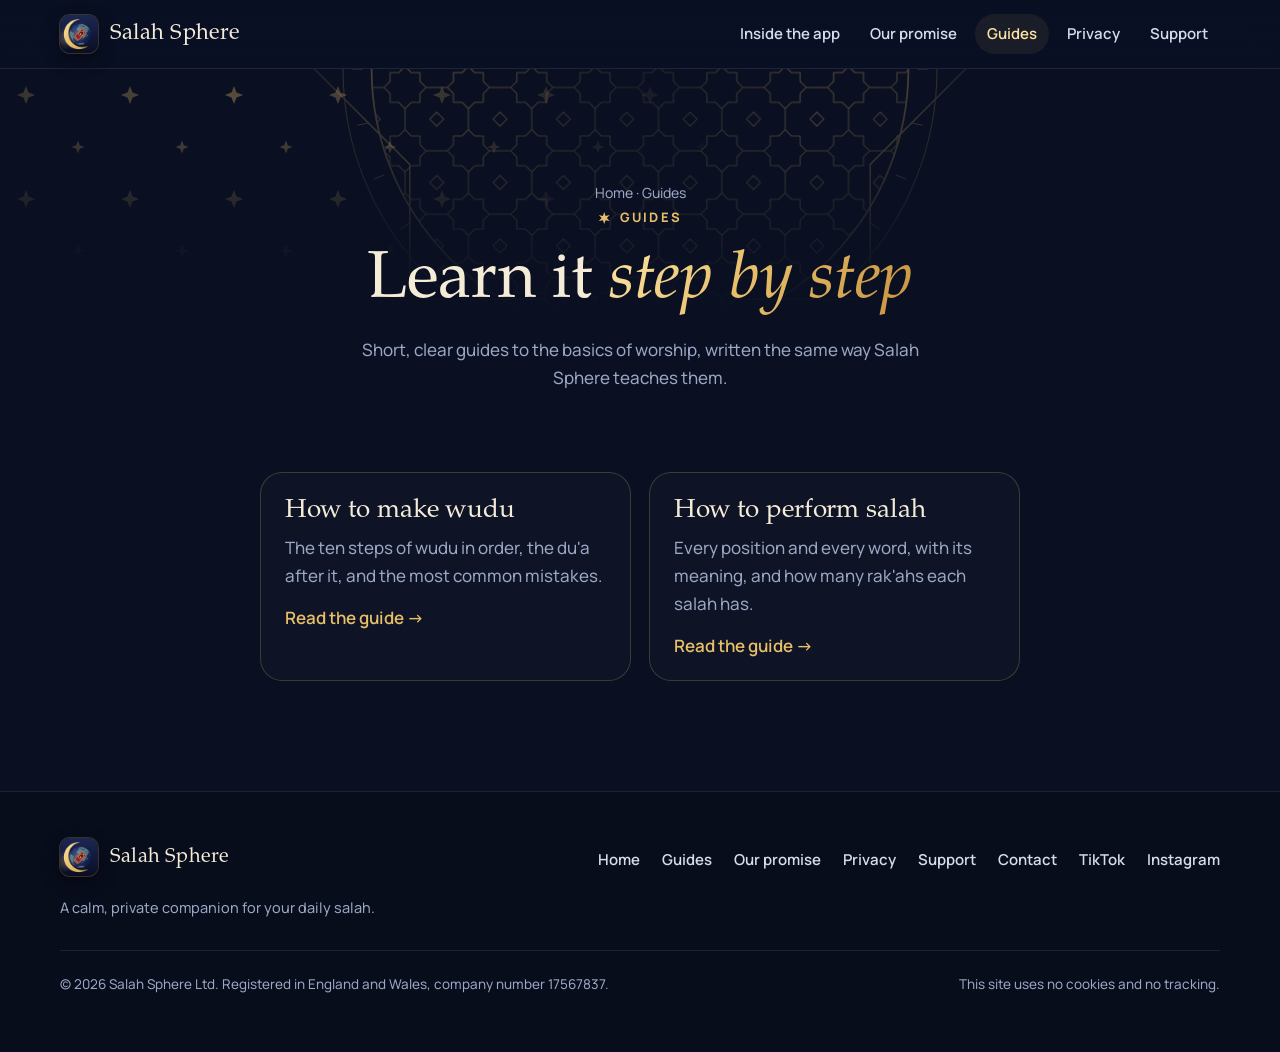
==== commit 00a4b6cb: "Our promise page; Premium price line; discreet-reminder caption At Irfaan's word: a page of its own " ====
--- a/guides.html
+++ b/guides.html
@@ -30,7 +30,7 @@
     <a class="brand" href="./" aria-label="Salah Sphere home"><img src="assets/img/icon-96.png" alt="" width="38" height="38"><span>Salah Sphere</span></a>
     <nav class="nav-links" aria-label="Main">
       <a class="hide-sm" href="./#inside">Inside the app</a>
-      <a class="hide-md" href="./#no-subscription">No subscription</a>
+      <a class="hide-md" href="our-promise.html">Our promise</a>
       <a href="guides.html" aria-current="page">Guides</a>
       <a class="hide-sm" href="privacy.html">Privacy</a>
       <a href="support.html">Support</a>
@@ -76,7 +76,7 @@
       <nav aria-label="Footer">
         <a href="./">Home</a>
         <a href="guides.html">Guides</a>
-        <a href="./#no-subscription">No subscription</a>
+        <a href="our-promise.html">Our promise</a>
         <a href="privacy.html">Privacy</a>
         <a href="support.html">Support</a>
         <a href="mailto:hello@salahsphere.app">Contact</a>
--- a/styles.css
+++ b/styles.css
@@ -750,3 +750,30 @@
   .stage .notif { left: -18px; width: 250px; }
 }
 @media (max-width: 359px) { .hero2 h1 { font-size: 11.5vw; } }
+
+/* ---------- Home, fifth version (22 Nov 2026): the opening leads with guided salah ---------- */
+.hero2 h1 { font-size: clamp(40px, 5vw, 66px); }
+.hero-phone { margin: 0; justify-self: center; width: 300px; text-align: center; }
+.hero-phone .phone { width: 300px; }
+.hero-phone figcaption { margin-top: 16px; font: 600 14px/1.3 var(--sans); color: var(--muted); }
+.notif-show { margin: 0 auto 44px; max-width: 360px; }
+.notif-show .notif { width: 100%; }
+@media (max-width: 880px) {
+  .hero-phone { margin-top: 40px; width: 250px; }
+  .hero-phone .phone { width: 250px; }
+}
+
+/* ---------- Our promise page (22 Nov 2026) ---------- */
+.promises { max-width: 860px; margin: 24px auto 0; padding: 0; border-top: 1px solid var(--line); }
+.promises > div { display: grid; grid-template-columns: 260px 1fr; gap: 6px 36px; padding: 24px 0; border-bottom: 1px solid var(--line-soft); }
+.promises dt { font: 400 26px/1.25 var(--serif); color: var(--cream); }
+.promises dd { margin: 0; color: var(--text); font-size: 17px; }
+.pays { max-width: 860px; margin: 56px auto 0; padding: 32px 32px 34px; border-radius: 26px; border: 1px solid rgba(231, 190, 105, .45);
+  background: linear-gradient(160deg, rgba(231,190,105,.12), rgba(231,190,105,.03) 60%); }
+.pays h2 { font-size: clamp(28px, 3vw, 36px); }
+.pays p { color: var(--text); margin: 12px 0 0; max-width: 40em; }
+.pays .actions { margin-top: 24px; }
+@media (max-width: 880px) {
+  .promises > div { grid-template-columns: 1fr; }
+  .pays { padding: 24px 20px 26px; }
+}
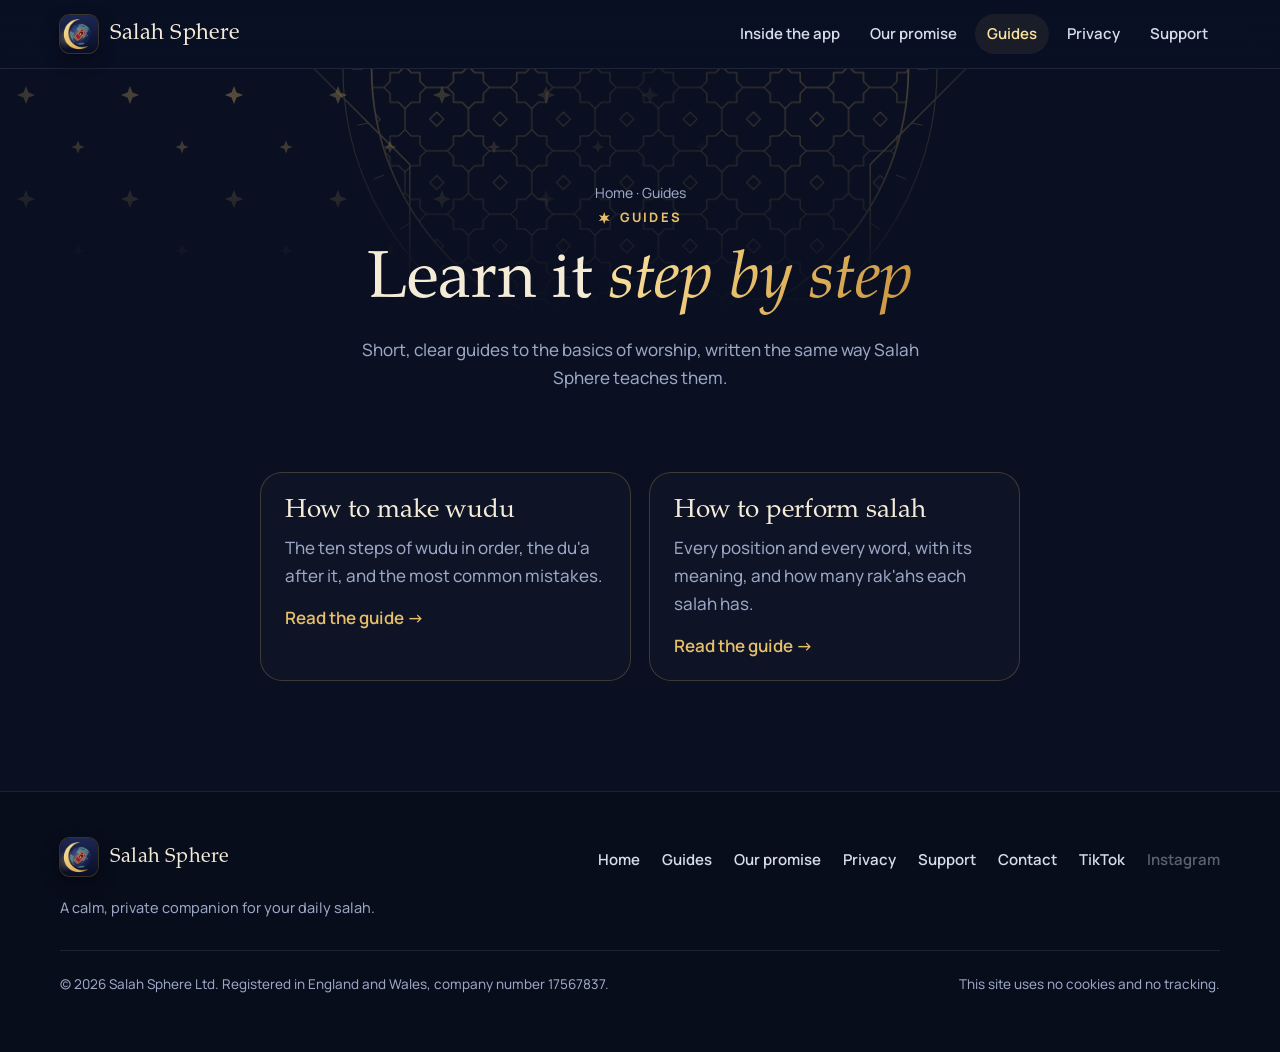
==== commit cdbaaeca: "All pages: the Instagram account is disabled, so its button and footer links are greyed out and not " ====
--- a/guides.html
+++ b/guides.html
@@ -81,7 +81,7 @@
         <a href="support.html">Support</a>
         <a href="mailto:hello@salahsphere.app">Contact</a>
         <a href="https://www.tiktok.com/@salahsphereapp" rel="me noopener">TikTok</a>
-        <a href="https://www.instagram.com/salahsphereapp/" rel="me noopener">Instagram</a>
+        <span class="is-off" role="link" aria-disabled="true">Instagram</span>
       </nav>
     </div>
     <div class="legal">
--- a/styles.css
+++ b/styles.css
@@ -545,6 +545,10 @@
 /* Footer links get a finger-sized tap area. */
 .foot nav a { display: inline-block; padding: 10px 0; }
 .foot nav { gap: 0 22px; }
+/* A link that is switched off (24 Nov 2026): the Instagram account is disabled,
+   so its button and footer link stay in place, greyed out and not clickable. */
+.is-off { opacity: 0.4; cursor: default; pointer-events: none; }
+.foot nav .is-off { display: inline-block; padding: 10px 0; color: var(--text); font-weight: 600; font-size: 15px; }
 /* On a phone the release line sits on two centred lines, "Coming Ramadan 2027"
    over "Android & iPhone", and the box is only as wide as the text. */
 @media (max-width: 480px) {
@@ -696,6 +700,15 @@
 .pair figure { margin: 0; width: min(270px, 42vw); text-align: center; }
 .pair .phone { width: 100%; }
 .pair figcaption { margin-top: 14px; font: 600 14px/1.3 var(--sans); color: var(--muted); }
+/* Three phones in a row (24 Nov 2026): Salah Times, Qibla and Guided Wudu.
+   Smaller frames on a phone so all three fit across the screen. */
+.pair.trio { gap: clamp(10px, 3vw, 44px); }
+.pair.trio figure { width: min(250px, 27vw); }
+@media (max-width: 760px) {
+  .pair.trio .phone { border-radius: 24px; padding: 5px; }
+  .pair.trio .phone img { border-radius: 20px; }
+  .pair.trio figcaption { font-size: 12.5px; }
+}
 .quran .section-head em { font-family: var(--serif); color: var(--cream); font-size: 1.04em; }
 .quran .aside { margin-top: 64px; }
 
